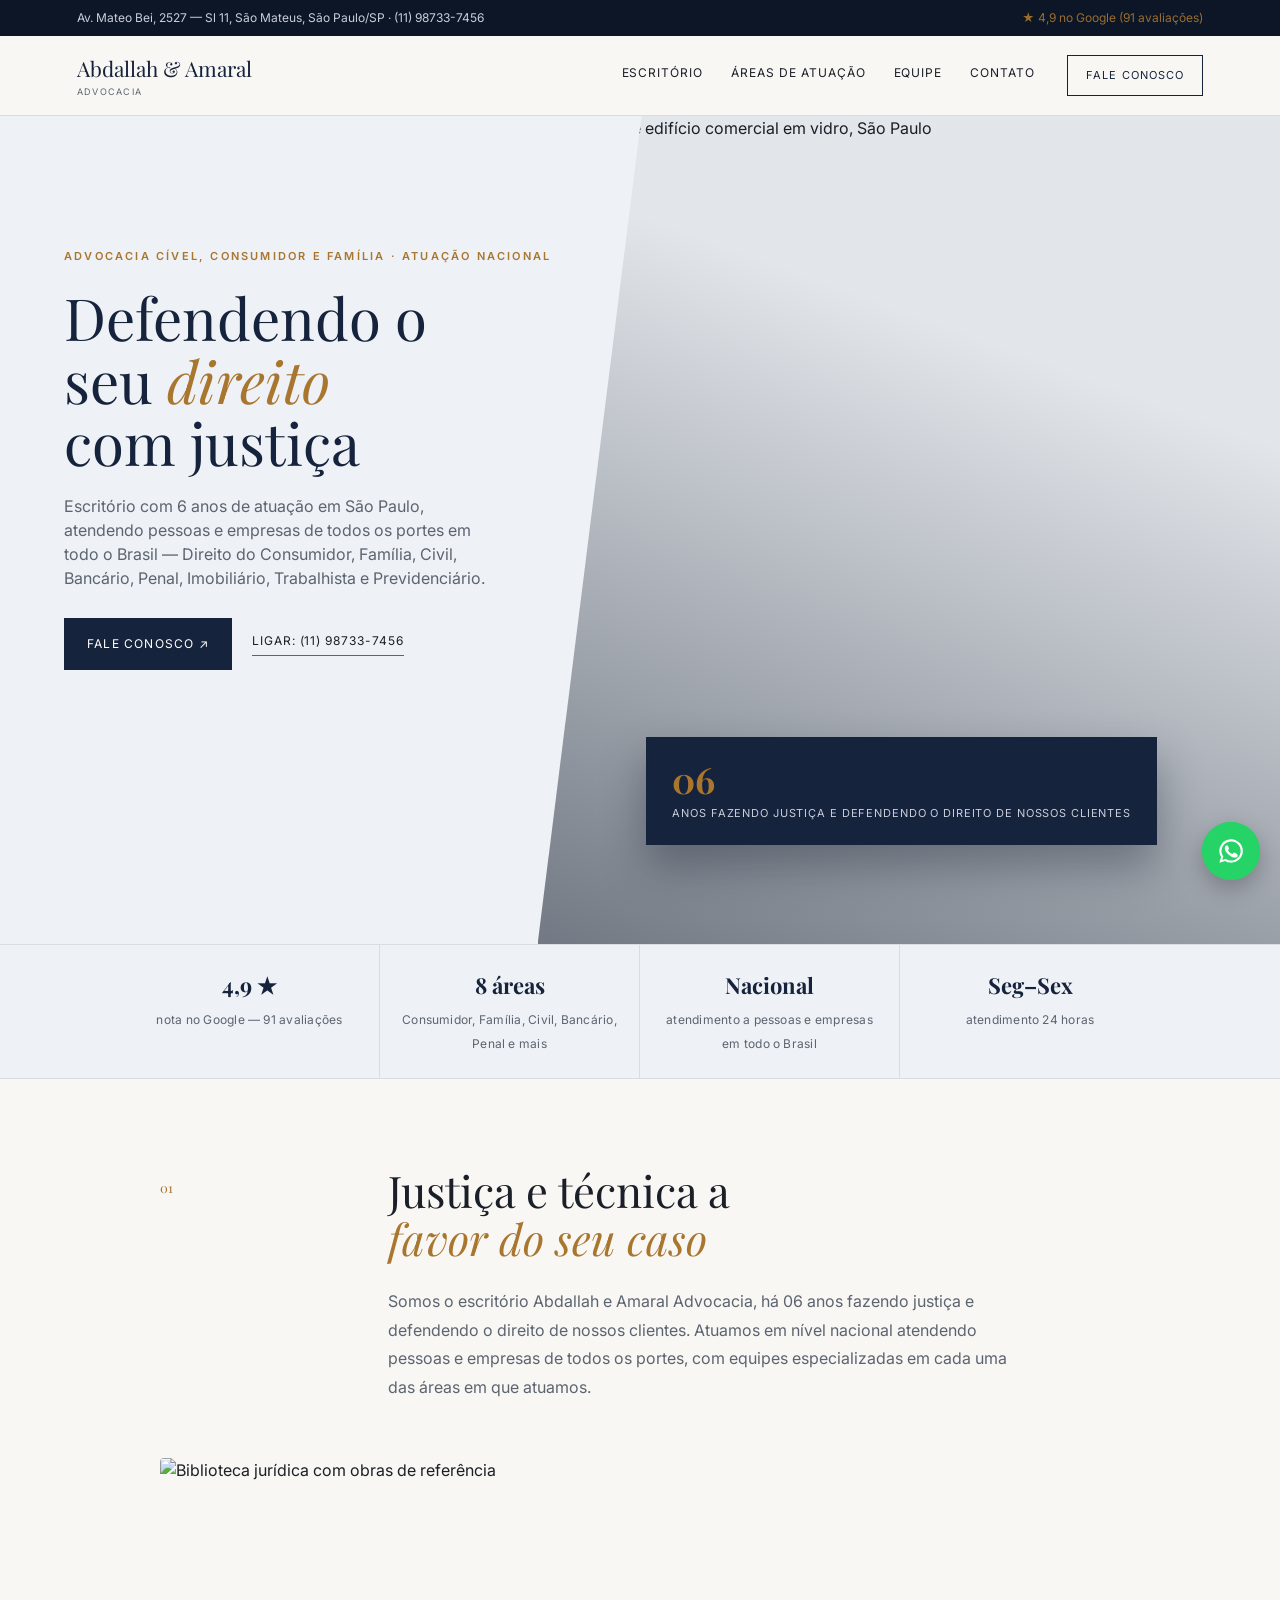
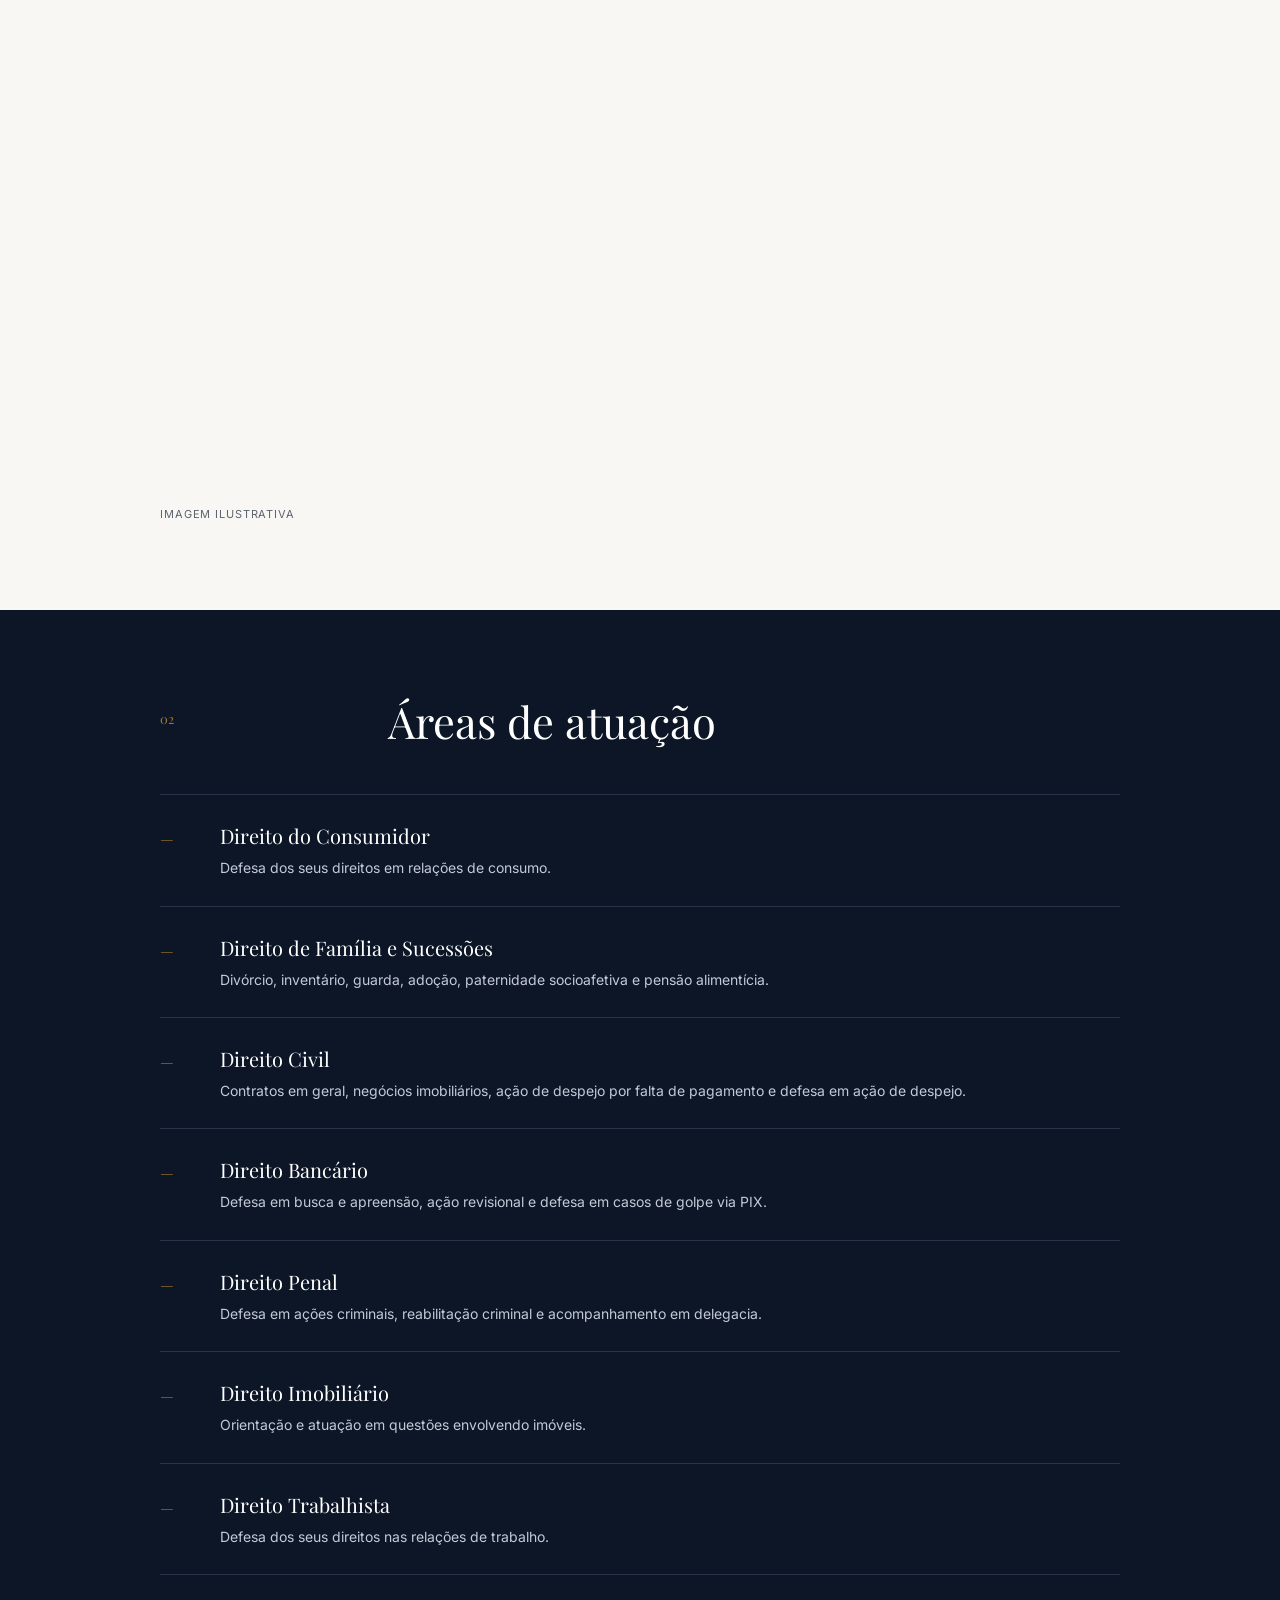
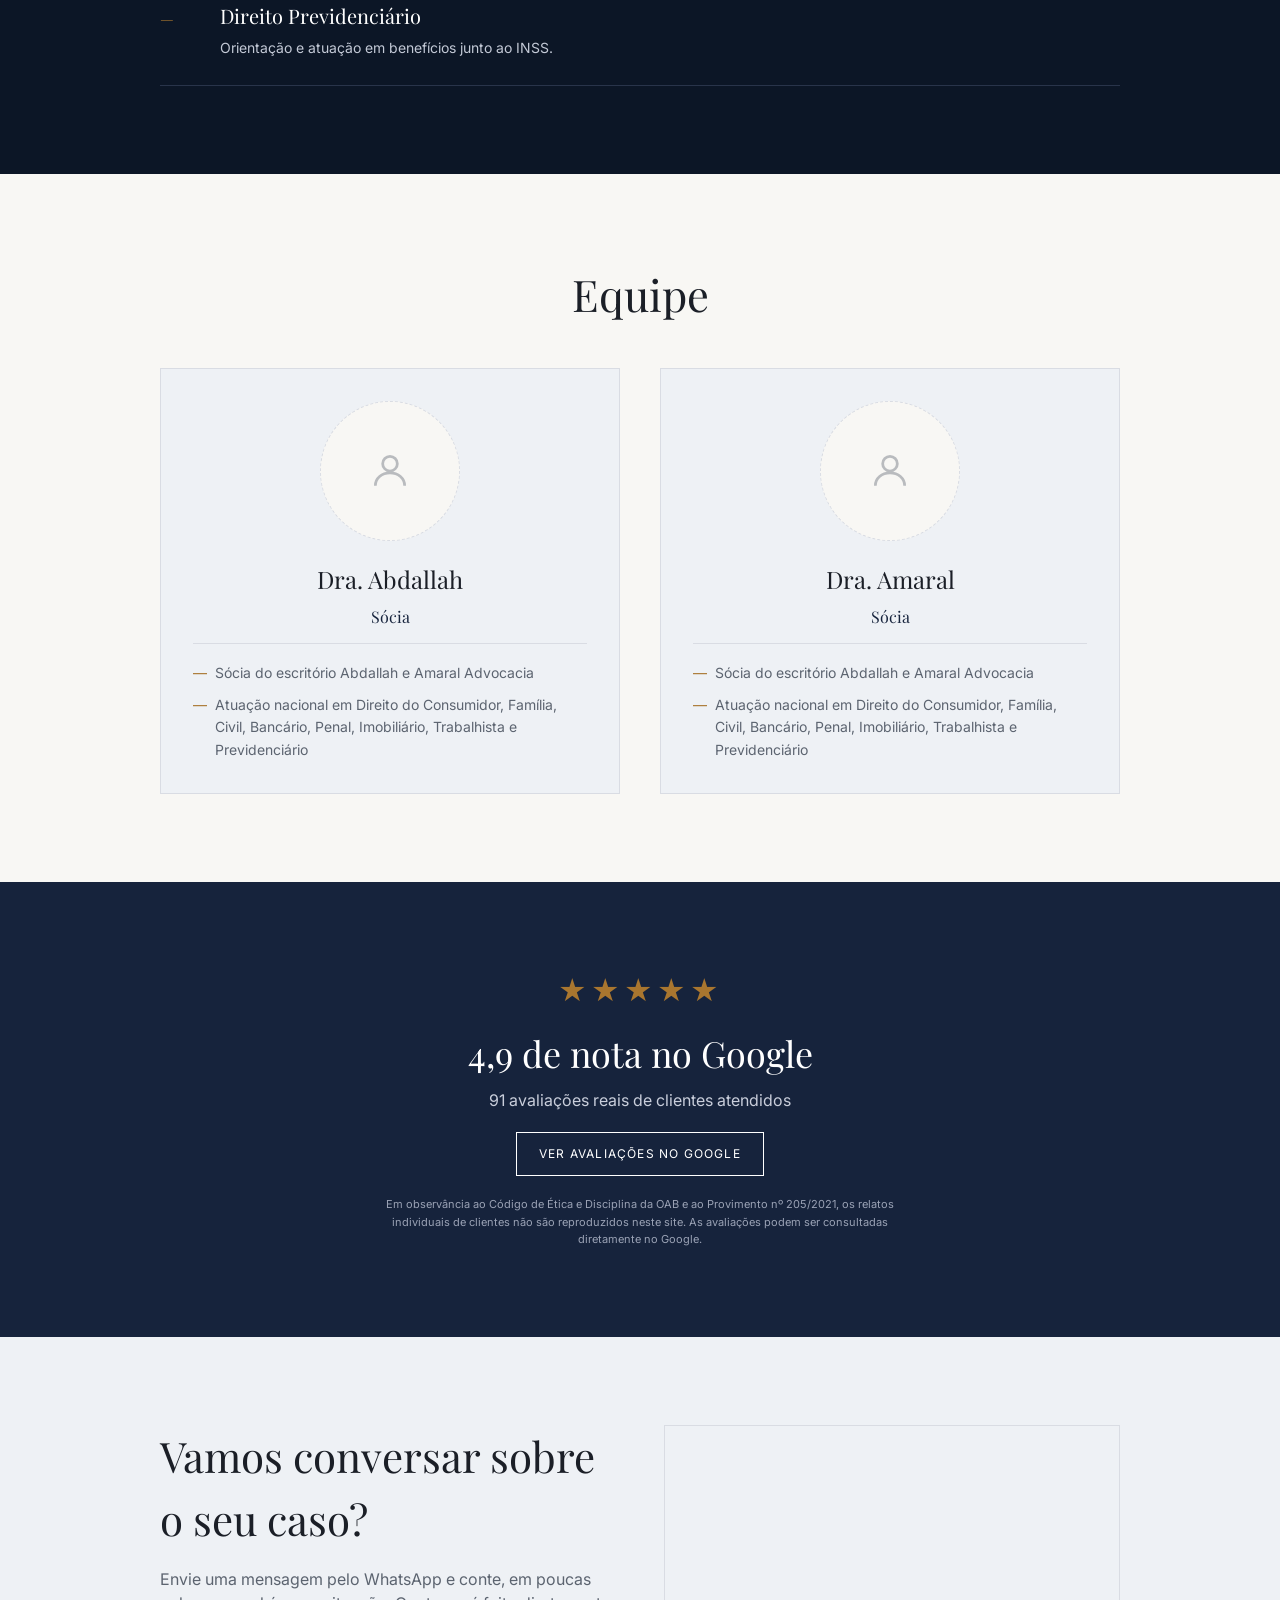
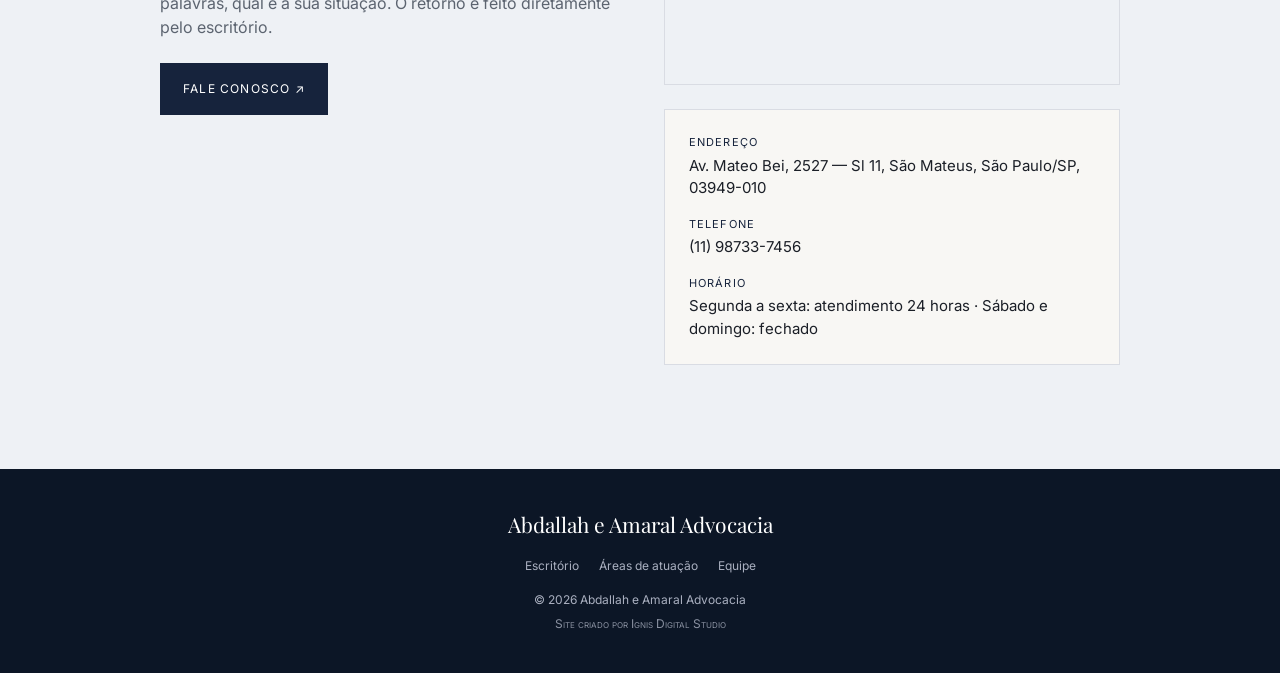
==== abdallah-e-amaral-advocacia/index.html @ 3f25a901 "Add Abdallah e Amaral Advocacia site Co-Authored-By: Claude Sonnet 5 <noreply@anthropic.com>" ====
<!DOCTYPE html>
<html lang="pt-BR">
<head>
<meta charset="UTF-8">
<meta name="viewport" content="width=device-width, initial-scale=1.0">
<title>Abdallah e Amaral Advocacia | Advogados em São Paulo</title>
<meta name="description" content="Escritório de advocacia em São Paulo com atuação nacional: Direito do Consumidor, Família e Sucessões, Civil, Bancário, Penal, Imobiliário, Trabalhista e Previdenciário. Nota 4,9★ no Google (91 avaliações).">
<link rel="icon" type="image/svg+xml" href="[data-uri]">
<link rel="preconnect" href="https://fonts.googleapis.com">
<link rel="preconnect" href="https://fonts.gstatic.com" crossorigin>
<link href="https://fonts.googleapis.com/css2?family=Playfair+Display:ital,wght@0,400;0,600;1,400&family=Inter:wght@400;500;600;700&display=swap" rel="stylesheet">
<style>
:root{
  --navy:#16233c;--deep:#0c1626;--gold:#a9762f;--cream:#eef1f5;--paper:#f8f7f4;
  --ink:#1b1f27;--muted:#5c6470;--line:#d9dce3;--wa:#25D366;
  --serif:'Playfair Display',Georgia,serif;--sans:'Inter',Arial,sans-serif;
}
*{box-sizing:border-box}
html{scroll-behavior:smooth}
body{margin:0;background:var(--paper);color:var(--ink);font-family:var(--sans);line-height:1.5}
a{color:inherit;text-decoration:none}
button,input,textarea{font:inherit}
img{max-width:100%;display:block}
section{padding:88px 24px}

.utility{background:var(--deep);color:#c9cedb;font-size:12px;padding:9px 6vw;display:flex;justify-content:space-between;align-items:center;flex-wrap:wrap;gap:8px}
.utility a{opacity:.9}
.utility a:hover{opacity:1;text-decoration:underline}
.utility .rating{white-space:nowrap;color:var(--gold)}

.nav{background:var(--paper);border-bottom:1px solid var(--line);padding:0 6vw;display:flex;align-items:center;gap:32px;height:80px;position:sticky;top:0;z-index:20}
.brand{font-family:var(--serif);font-size:21px;color:var(--navy);margin-right:auto}
.brand small{display:block;font-family:var(--sans);font-size:9px;letter-spacing:.14em;text-transform:uppercase;color:var(--muted)}
.navLinks{display:flex;gap:28px;font-size:12px;text-transform:uppercase;letter-spacing:.08em}
.navLinks a{border-bottom:1px solid transparent;padding-bottom:4px}
.navLinks a:hover{border-color:var(--gold)}
.navCta{border:1px solid var(--navy);color:var(--navy);padding:11px 18px;font-size:11px;text-transform:uppercase;letter-spacing:.1em;white-space:nowrap}
.navCta:hover{background:var(--navy);color:#fff}
.menuToggle{display:none;background:none;border:1px solid var(--line);width:42px;height:42px;align-items:center;justify-content:center}
@media(max-width:860px){
  .navLinks{display:none}
  .menuToggle{display:flex}
}

/* ===== HERO — ASYMMETRIC_EDITORIAL ===== */
.hero{position:relative;padding:0;min-height:92vh;overflow:hidden;background:var(--cream)}
.heroInner{position:relative;z-index:2;max-width:1320px;margin:0 auto;padding:14vh 64px 0}
.heroCopy{max-width:560px}
.eyebrow{font-size:11px;text-transform:uppercase;letter-spacing:.2em;color:var(--gold);font-weight:600}
.hero h1{font-family:var(--serif);font-weight:400;font-size:clamp(38px,4.6vw,58px);line-height:1.08;margin:20px 0;color:var(--navy);max-width:11ch}
.hero h1 em{font-style:italic;color:var(--gold)}
.heroCopy p{color:var(--muted);font-size:16px;max-width:440px;margin:0 0 28px}
.heroActions{display:flex;gap:20px;align-items:center;flex-wrap:wrap}
.btn{padding:16px 22px;font-size:12px;text-transform:uppercase;letter-spacing:.1em;display:inline-flex;align-items:center;gap:10px;border:1px solid transparent}
.btn.primary{background:var(--navy);color:#fff}
.btn.primary:hover{background:var(--deep)}
.textLink{font-size:12px;text-transform:uppercase;letter-spacing:.08em;border-bottom:1px solid var(--muted);padding-bottom:5px}

.heroArt{position:absolute;top:0;right:0;width:58%;height:100%;overflow:hidden;clip-path:polygon(14% 0,100% 0,100% 100%,0% 100%)}
.heroArt img{position:absolute;inset:0;width:100%;height:100%;object-fit:cover}
.heroArt::after{content:"";position:absolute;inset:0;background:linear-gradient(200deg,rgba(12,22,38,.05) 30%,rgba(12,22,38,.55))}

.heroStat{position:absolute;z-index:4;left:calc(58% - 96px);bottom:11vh;min-width:190px;background:var(--navy);color:#fff;padding:24px 26px;box-shadow:0 22px 44px rgba(12,22,38,.35)}
.heroStat strong{display:block;font-family:var(--serif);font-size:36px;color:var(--gold);line-height:1}
.heroStat span{font-size:11px;text-transform:uppercase;letter-spacing:.08em;color:#c9cedb;display:block;margin-top:8px}

@media(max-width:1024px){
  .heroArt{width:52%;clip-path:polygon(20% 0,100% 0,100% 100%,0% 100%)}
  .heroStat{left:calc(52% - 70px)}
}
@media(max-width:860px){
  .hero{min-height:0}
  .heroInner{padding:36px 24px 0}
  .heroCopy{max-width:none}
  .hero h1{max-width:none}
  .heroArt{position:relative;width:auto;height:320px;margin:32px -24px 0;clip-path:none}
  .heroStat{position:relative;left:auto;bottom:auto;margin:-46px 24px 0}
}

.statsStrip{background:var(--cream);border-top:1px solid var(--line);border-bottom:1px solid var(--line);display:flex;justify-content:center;flex-wrap:wrap}
.statsStrip div{flex:1;min-width:150px;max-width:260px;padding:24px 20px;text-align:center;border-right:1px solid var(--line)}
.statsStrip div:last-child{border-right:none}
.statsStrip strong{display:block;font-family:var(--serif);font-size:22px;color:var(--navy);margin-bottom:4px}
.statsStrip span{font-size:12px;color:var(--muted);letter-spacing:.02em}
@media(max-width:760px){
  .statsStrip div{max-width:none;border-right:none;border-bottom:1px solid var(--line);flex:1 1 50%}
}

.intro{max-width:960px;margin:0 auto;display:grid;grid-template-columns:180px 1fr;gap:48px}
.intro h2{font-family:var(--serif);font-weight:400;font-size:clamp(32px,3.4vw,46px);margin:0 0 24px;line-height:1.1}
.intro h2 em{color:var(--gold);font-style:italic}
.intro p{color:var(--muted);font-size:16px;line-height:1.8;max-width:640px}
.sectionNumber{font-family:var(--serif);color:var(--gold);font-size:13px;display:inline-block;transform:translateY(8px)}
@media(max-width:760px){.intro{grid-template-columns:1fr;gap:20px}}

.introFigure{max-width:960px;margin:40px auto 0}
.introFigure img{width:100%;height:auto;aspect-ratio:3/2;object-fit:cover;border-radius:4px}
.introFigure figcaption{margin-top:8px;font-size:11px;color:var(--muted);text-transform:uppercase;letter-spacing:.08em}

.practice{background:var(--deep);color:#fff}
.practiceHead{max-width:960px;margin:0 auto 48px;display:grid;grid-template-columns:180px 1fr;gap:48px}
.practiceHead h2{font-family:var(--serif);font-weight:400;font-size:clamp(32px,3.4vw,46px);margin:0;line-height:1.1}
.practiceList{max-width:960px;margin:0 auto;list-style:none;padding:0}
.practiceList li{display:grid;grid-template-columns:40px 1fr;gap:20px;padding:26px 0;border-bottom:1px solid #29344a}
.practiceList li:first-child{border-top:1px solid #29344a}
.practiceList span{color:var(--gold);font-family:var(--serif);display:inline-block;transform:translateY(6px)}
.practiceList h3{margin:0 0 6px;font-family:var(--serif);font-weight:400;font-size:20px}
.practiceList p{margin:0;color:#c3c9d6;font-size:14px;line-height:1.6}
@media(max-width:760px){.practiceHead{grid-template-columns:1fr;gap:16px}}

.team{max-width:960px;margin:0 auto}
.team h2{font-family:var(--serif);font-weight:400;font-size:clamp(32px,3.4vw,46px);margin:0 0 40px;text-align:center}
.teamGrid{display:grid;grid-template-columns:repeat(auto-fit,minmax(240px,1fr));gap:40px;justify-content:center}
.teamCard{border:1px solid var(--line);background:var(--cream);padding:32px;text-align:center}
.teamPhoto{width:140px;height:140px;border-radius:50%;margin:0 auto 20px;background:var(--paper);border:1px dashed var(--line);display:flex;align-items:center;justify-content:center;color:var(--muted)}
.teamPhoto svg{width:44px;height:44px;opacity:.4}
.teamCard h3{font-family:var(--serif);font-weight:400;font-size:24px;margin:0 0 8px}
.teamCard .role{font-family:var(--serif);color:var(--navy);font-size:16px;margin:0 0 18px;padding-bottom:14px;border-bottom:1px solid var(--line)}
.teamCard ul{margin:0;padding:0;list-style:none;color:var(--muted);font-size:14px;line-height:1.6;text-align:left}
.teamCard ul li{position:relative;padding-left:22px}
.teamCard ul li+li{margin-top:10px}
.teamCard ul li::before{content:"—";position:absolute;left:0;color:var(--gold)}

.proof{background:var(--navy);color:#fff;text-align:center}
.proof .stars{font-size:28px;letter-spacing:4px;color:var(--gold)}
.proof h2{font-family:var(--serif);font-weight:400;font-size:clamp(26px,3vw,36px);margin:14px 0 8px}
.proof p{color:#c9cedb;margin:0 0 20px}
.proof a{border:1px solid #fff;padding:12px 22px;font-size:12px;text-transform:uppercase;letter-spacing:.1em;display:inline-block}
.proof a:hover{background:#fff;color:var(--navy)}
.proof .disclaimer{max-width:520px;margin:20px auto 0;font-size:11px;line-height:1.6;color:#9aa2b5}

.contact{background:var(--cream)}
.contactGrid{max-width:960px;margin:0 auto;display:grid;grid-template-columns:1fr 1fr;gap:48px;align-items:start}
.contact h2{font-family:var(--serif);font-weight:400;font-size:clamp(30px,3.4vw,42px);margin:0 0 16px}
.contact p{color:var(--muted);margin:0 0 24px}
.contactCard{border:1px solid var(--line);padding:24px;background:var(--paper)}
.contactCard dt{font-size:11px;text-transform:uppercase;letter-spacing:.1em;color:var(--navy);margin-top:16px}
.contactCard dt:first-child{margin-top:0}
.contactCard dd{margin:4px 0 0;font-size:15px}
.mapWrap{border:1px solid var(--line);height:260px;overflow:hidden}
.contactCard.afterMap{margin-top:24px}
.mapWrap iframe{width:100%;height:100%;border:0}
@media(max-width:760px){.contactGrid{grid-template-columns:1fr}}

footer{background:var(--deep);color:#aab0c0;padding:40px 24px;text-align:center;font-size:12px}
footer .brand{color:#fff}
footer nav{display:flex;gap:20px;justify-content:center;margin:16px 0;flex-wrap:wrap}
footer nav a:hover{color:#fff}
.foot-bottom{display:flex;flex-direction:column;gap:6px;margin-top:8px}
.foot-bottom .credit{font-variant:small-caps;opacity:.8}
.foot-bottom .credit a:hover{opacity:1;text-decoration:underline}

.waFloat{position:fixed;right:20px;bottom:20px;width:58px;height:58px;border-radius:50%;background:var(--wa);display:flex;align-items:center;justify-content:center;box-shadow:0 8px 22px rgba(0,0,0,.25);z-index:30}
.waFloat svg{width:28px;height:28px;fill:#fff}
.js .waFloat::after{content:"";position:absolute;inset:0;border-radius:50%;background:var(--wa);animation:pulse 2.2s ease-out infinite;z-index:-1}
@keyframes pulse{0%{opacity:.55;transform:scale(1)}100%{opacity:0;transform:scale(1.7)}}

.js .reveal{opacity:0;transform:translateY(14px);transition:opacity .5s ease,transform .5s ease}
.js .reveal.in{opacity:1;transform:none}

@media (prefers-reduced-motion: reduce){
  html{scroll-behavior:auto}
  .js .reveal{opacity:1;transform:none;transition:none}
  .waFloat::after{animation:none}
}
</style>
</head>
<body>

<div class="utility">
  <span>Av. Mateo Bei, 2527 — Sl 11, São Mateus, São Paulo/SP · (11) 98733-7456</span>
  <a class="rating" href="https://www.google.com/maps/search/?api=1&query=Abdallah+e+Amaral+Advocacia+Av+Mateo+Bei+2527+Sao+Mateus+Sao+Paulo+SP" target="_blank" rel="noreferrer">★ 4,9 no Google (91 avaliações)</a>
</div>

<nav class="nav">
  <a class="brand" href="#inicio">Abdallah &amp; Amaral<small>Advocacia</small></a>
  <div class="navLinks">
    <a href="#escritorio">Escritório</a>
    <a href="#atuacao">Áreas de atuação</a>
    <a href="#equipe">Equipe</a>
    <a href="#contato">Contato</a>
  </div>
  <a class="navCta" href="https://wa.me/5511987337456?text=Ol%C3%A1!%20Vi%20o%20site%20da%20Abdallah%20e%20Amaral%20Advocacia%20e%20gostaria%20de%20conversar%20sobre%20o%20meu%20caso." target="_blank" rel="noreferrer">Fale conosco</a>
</nav>

<section class="hero" id="inicio">
  <div class="heroInner">
    <div class="heroCopy reveal">
      <span class="eyebrow">Advocacia Cível, Consumidor e Família · Atuação Nacional</span>
      <h1>Defendendo o seu <em>direito</em> com justiça</h1>
      <p>Escritório com 6 anos de atuação em São Paulo, atendendo pessoas e empresas de todos os portes em todo o Brasil — Direito do Consumidor, Família, Civil, Bancário, Penal, Imobiliário, Trabalhista e Previdenciário.</p>
      <div class="heroActions">
        <a class="btn primary" href="https://wa.me/5511987337456?text=Ol%C3%A1!%20Vi%20o%20site%20da%20Abdallah%20e%20Amaral%20Advocacia%20e%20gostaria%20de%20conversar%20sobre%20o%20meu%20caso." target="_blank" rel="noreferrer">Fale conosco ↗</a>
        <a class="textLink" href="tel:+5511987337456">Ligar: (11) 98733-7456</a>
      </div>
    </div>
  </div>
  <div class="heroArt reveal">
    <img src="https://images.unsplash.com/photo-1554469384-e58fac16e23a?w=1400&q=80" alt="Fachada de edifício comercial em vidro, São Paulo" width="1400" height="2100" loading="eager" fetchpriority="high" decoding="async">
  </div>
  <div class="heroStat reveal">
    <strong>06</strong>
    <span>anos fazendo justiça e defendendo o direito de nossos clientes</span>
  </div>
</section>

<div class="statsStrip reveal">
  <div><strong>4,9 ★</strong><span>nota no Google — 91 avaliações</span></div>
  <div><strong>8 áreas</strong><span>Consumidor, Família, Civil, Bancário, Penal e mais</span></div>
  <div><strong>Nacional</strong><span>atendimento a pessoas e empresas em todo o Brasil</span></div>
  <div><strong>Seg–Sex</strong><span>atendimento 24 horas</span></div>
</div>

<section id="escritorio">
  <div class="intro reveal">
    <div><span class="sectionNumber">01</span></div>
    <div>
      <h2>Justiça e técnica a<br><em>favor do seu caso</em></h2>
      <p>Somos o escritório Abdallah e Amaral Advocacia, há 06 anos fazendo justiça e defendendo o direito de nossos clientes. Atuamos em nível nacional atendendo pessoas e empresas de todos os portes, com equipes especializadas em cada uma das áreas em que atuamos.</p>
    </div>
  </div>
  <figure class="introFigure reveal">
    <img src="https://images.unsplash.com/photo-1521587760476-6c12a4b040da?w=1400&q=80" alt="Biblioteca jurídica com obras de referência" loading="lazy">
    <figcaption>Imagem ilustrativa</figcaption>
  </figure>
</section>

<section class="practice" id="atuacao">
  <div class="practiceHead reveal">
    <div><span class="sectionNumber" style="color:var(--gold)">02</span></div>
    <h2>Áreas de atuação</h2>
  </div>
  <ul class="practiceList reveal">
    <li><span>—</span><div><h3>Direito do Consumidor</h3><p>Defesa dos seus direitos em relações de consumo.</p></div></li>
    <li><span>—</span><div><h3>Direito de Família e Sucessões</h3><p>Divórcio, inventário, guarda, adoção, paternidade socioafetiva e pensão alimentícia.</p></div></li>
    <li><span>—</span><div><h3>Direito Civil</h3><p>Contratos em geral, negócios imobiliários, ação de despejo por falta de pagamento e defesa em ação de despejo.</p></div></li>
    <li><span>—</span><div><h3>Direito Bancário</h3><p>Defesa em busca e apreensão, ação revisional e defesa em casos de golpe via PIX.</p></div></li>
    <li><span>—</span><div><h3>Direito Penal</h3><p>Defesa em ações criminais, reabilitação criminal e acompanhamento em delegacia.</p></div></li>
    <li><span>—</span><div><h3>Direito Imobiliário</h3><p>Orientação e atuação em questões envolvendo imóveis.</p></div></li>
    <li><span>—</span><div><h3>Direito Trabalhista</h3><p>Defesa dos seus direitos nas relações de trabalho.</p></div></li>
    <li><span>—</span><div><h3>Direito Previdenciário</h3><p>Orientação e atuação em benefícios junto ao INSS.</p></div></li>
  </ul>
</section>

<!--
  Depoimentos: seção removida de propósito. O Código de Ética da OAB veda
  mecanismos de captação de clientela e promessa de resultado — depoimento
  de cliente (mesmo real e autorizado) é zona de risco pra advogado.
  A prova social desta seção é SEMPRE a nota agregada real do Google.
-->
<section id="equipe">
  <div class="team reveal">
    <h2>Equipe</h2>
    <div class="teamGrid">
      <div class="teamCard">
        <div class="teamPhoto">
          <svg viewBox="0 0 24 24" fill="none" stroke="currentColor" stroke-width="1.5"><circle cx="12" cy="8" r="4"/><path d="M4 20c0-4 3.5-7 8-7s8 3 8 7"/></svg>
        </div>
        <h3>Dra. Abdallah</h3>
        <p class="role">Sócia</p>
        <ul>
          <li>Sócia do escritório Abdallah e Amaral Advocacia</li>
          <li>Atuação nacional em Direito do Consumidor, Família, Civil, Bancário, Penal, Imobiliário, Trabalhista e Previdenciário</li>
        </ul>
      </div>
      <div class="teamCard">
        <div class="teamPhoto">
          <svg viewBox="0 0 24 24" fill="none" stroke="currentColor" stroke-width="1.5"><circle cx="12" cy="8" r="4"/><path d="M4 20c0-4 3.5-7 8-7s8 3 8 7"/></svg>
        </div>
        <h3>Dra. Amaral</h3>
        <p class="role">Sócia</p>
        <ul>
          <li>Sócia do escritório Abdallah e Amaral Advocacia</li>
          <li>Atuação nacional em Direito do Consumidor, Família, Civil, Bancário, Penal, Imobiliário, Trabalhista e Previdenciário</li>
        </ul>
      </div>
    </div>
  </div>
</section>

<section class="proof reveal">
  <div class="stars">★★★★★</div>
  <h2>4,9 de nota no Google</h2>
  <p>91 avaliações reais de clientes atendidos</p>
  <a href="https://www.google.com/maps/search/?api=1&query=Abdallah+e+Amaral+Advocacia+Av+Mateo+Bei+2527+Sao+Mateus+Sao+Paulo+SP" target="_blank" rel="noreferrer">Ver avaliações no Google</a>
  <p class="disclaimer">Em observância ao Código de Ética e Disciplina da OAB e ao Provimento nº 205/2021, os relatos individuais de clientes não são reproduzidos neste site. As avaliações podem ser consultadas diretamente no Google.</p>
</section>

<section class="contact" id="contato">
  <div class="contactGrid">
    <div class="reveal">
      <h2>Vamos conversar sobre o seu caso?</h2>
      <p>Envie uma mensagem pelo WhatsApp e conte, em poucas palavras, qual é a sua situação. O retorno é feito diretamente pelo escritório.</p>
      <a class="btn primary" href="https://wa.me/5511987337456?text=Ol%C3%A1!%20Vi%20o%20site%20da%20Abdallah%20e%20Amaral%20Advocacia%20e%20gostaria%20de%20conversar%20sobre%20o%20meu%20caso." target="_blank" rel="noreferrer">Fale conosco ↗</a>
    </div>
    <div class="reveal">
      <div class="mapWrap">
        <iframe src="https://www.google.com/maps?q=Av.+Mateo+Bei%2C+2527+-+Sl+11+-+S%C3%A3o+Mateus%2C+S%C3%A3o+Paulo+-+SP%2C+03949-010&output=embed" loading="lazy" title="Localização do escritório Abdallah e Amaral Advocacia"></iframe>
      </div>
      <dl class="contactCard afterMap">
        <dt>Endereço</dt>
        <dd>Av. Mateo Bei, 2527 — Sl 11, São Mateus, São Paulo/SP, 03949-010</dd>
        <dt>Telefone</dt>
        <dd>(11) 98733-7456</dd>
        <dt>Horário</dt>
        <dd>Segunda a sexta: atendimento 24 horas · Sábado e domingo: fechado</dd>
      </dl>
    </div>
  </div>
</section>

<footer>
  <div class="brand">Abdallah e Amaral Advocacia</div>
  <nav>
    <a href="#escritorio">Escritório</a>
    <a href="#atuacao">Áreas de atuação</a>
    <a href="#equipe">Equipe</a>
  </nav>
  <div class="foot-bottom">
    <span>© <span id="year"></span> Abdallah e Amaral Advocacia</span>
    <span class="credit"><a href="https://ignisdigitalstudio.com" target="_blank" rel="noopener">Site criado por Ignis Digital Studio</a></span>
  </div>
</footer>

<a class="waFloat" href="https://wa.me/5511987337456?text=Ol%C3%A1!%20Vi%20o%20site%20da%20Abdallah%20e%20Amaral%20Advocacia%20e%20gostaria%20de%20conversar%20sobre%20o%20meu%20caso." target="_blank" rel="noreferrer" aria-label="Fale conosco">
  <svg viewBox="0 0 24 24"><path d="M12 2a10 10 0 0 0-8.5 15.2L2 22l4.9-1.5A10 10 0 1 0 12 2zm0 18.2a8.2 8.2 0 0 1-4.2-1.2l-.3-.2-3 .9.9-2.9-.2-.3A8.2 8.2 0 1 1 12 20.2zm4.5-6.1c-.2-.1-1.5-.7-1.7-.8-.2-.1-.4-.1-.6.1-.2.2-.6.8-.8 1-.1.2-.3.2-.5.1-.2-.1-1-.4-2-1.2-.7-.6-1.2-1.4-1.4-1.7-.1-.2 0-.4.1-.5l.4-.5c.1-.1.2-.3.2-.4.1-.2 0-.3 0-.5s-.6-1.5-.8-2c-.2-.5-.4-.4-.6-.4h-.5c-.2 0-.5.1-.7.3-.2.2-.9.9-.9 2.3s1 2.6 1.1 2.8c.1.2 2 3 4.7 4.2.7.3 1.2.5 1.6.6.7.2 1.3.2 1.8.1.5-.1 1.5-.6 1.7-1.2.2-.6.2-1.1.2-1.2-.1-.1-.3-.2-.5-.3z"/></svg>
</a>

<script>
document.documentElement.classList.add('js');
document.getElementById('year').textContent = new Date().getFullYear();

if ('IntersectionObserver' in window) {
  var obs = new IntersectionObserver(function(entries){
    entries.forEach(function(e){ if (e.isIntersecting) e.target.classList.add('in'); });
  }, { threshold: 0.15 });
  document.querySelectorAll('.reveal').forEach(function(el){ obs.observe(el); });
} else {
  document.querySelectorAll('.reveal').forEach(function(el){ el.classList.add('in'); });
}
</script>
</body>
</html>
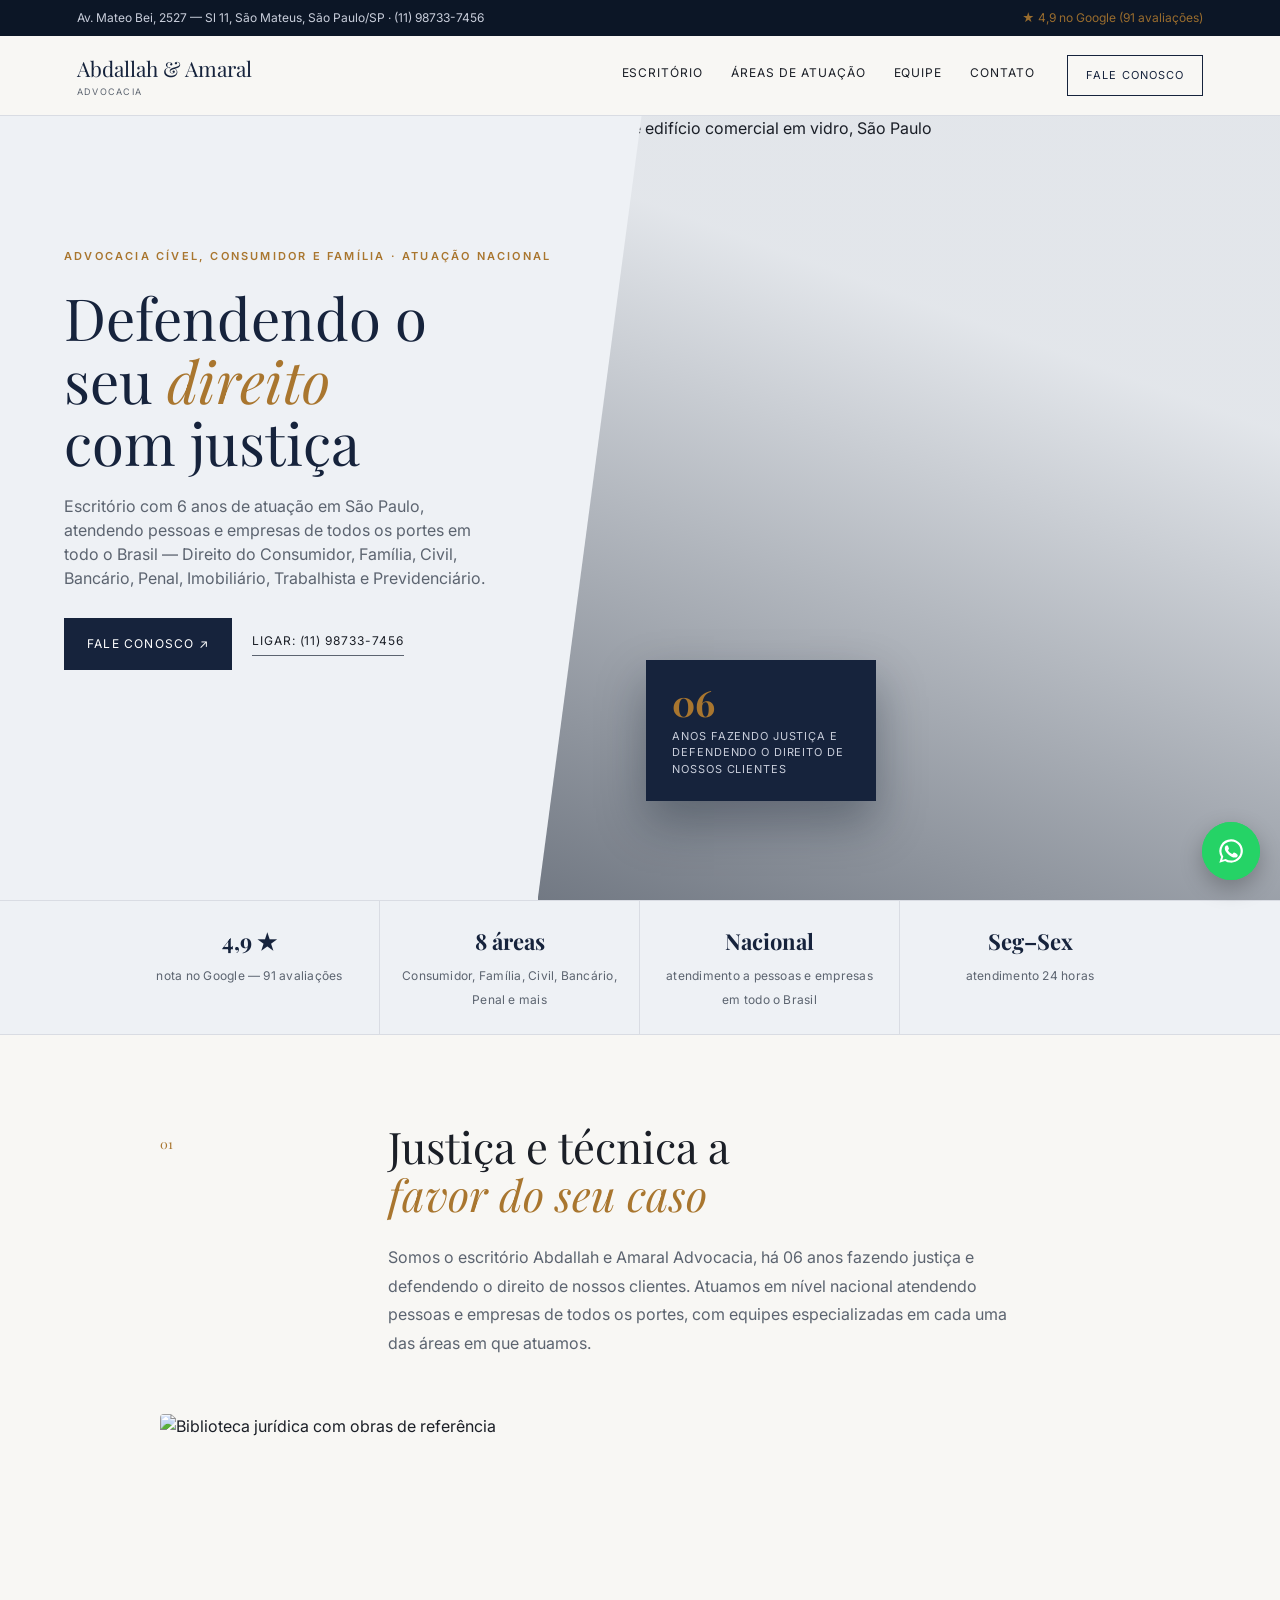
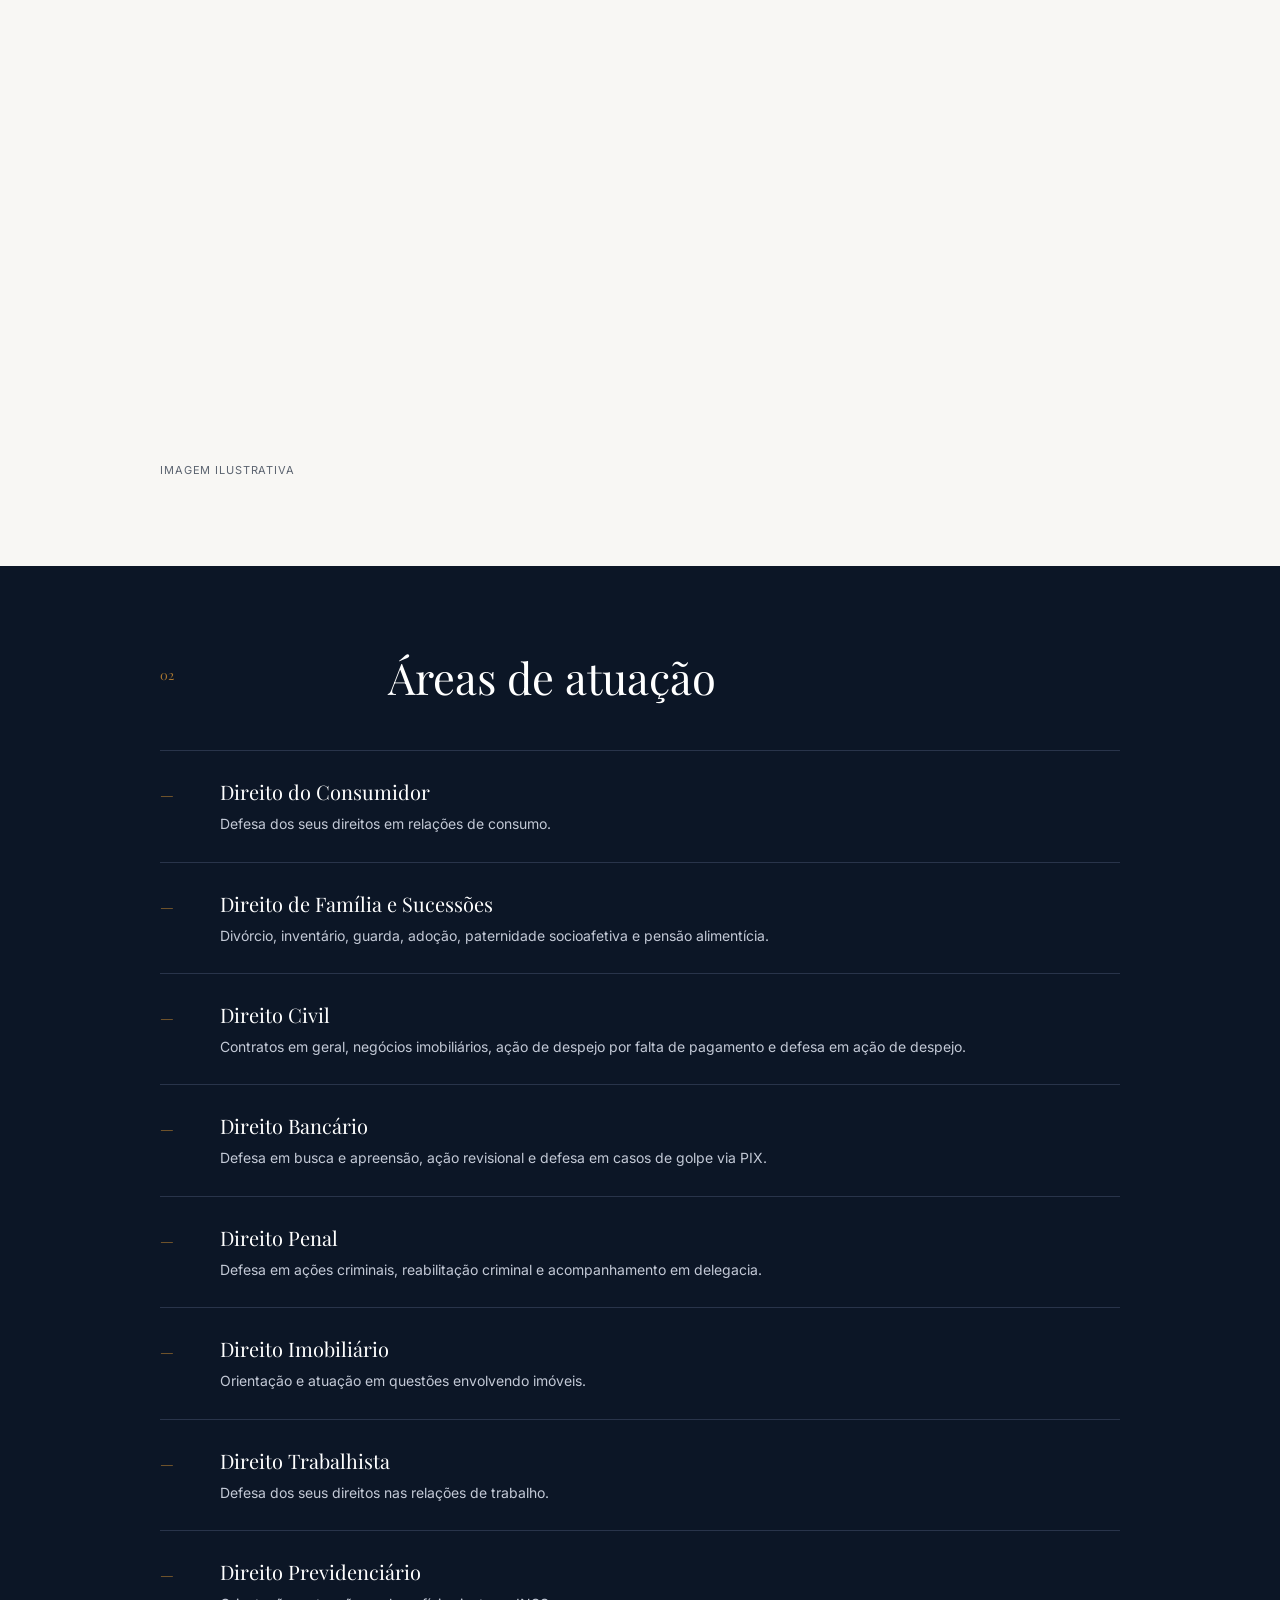
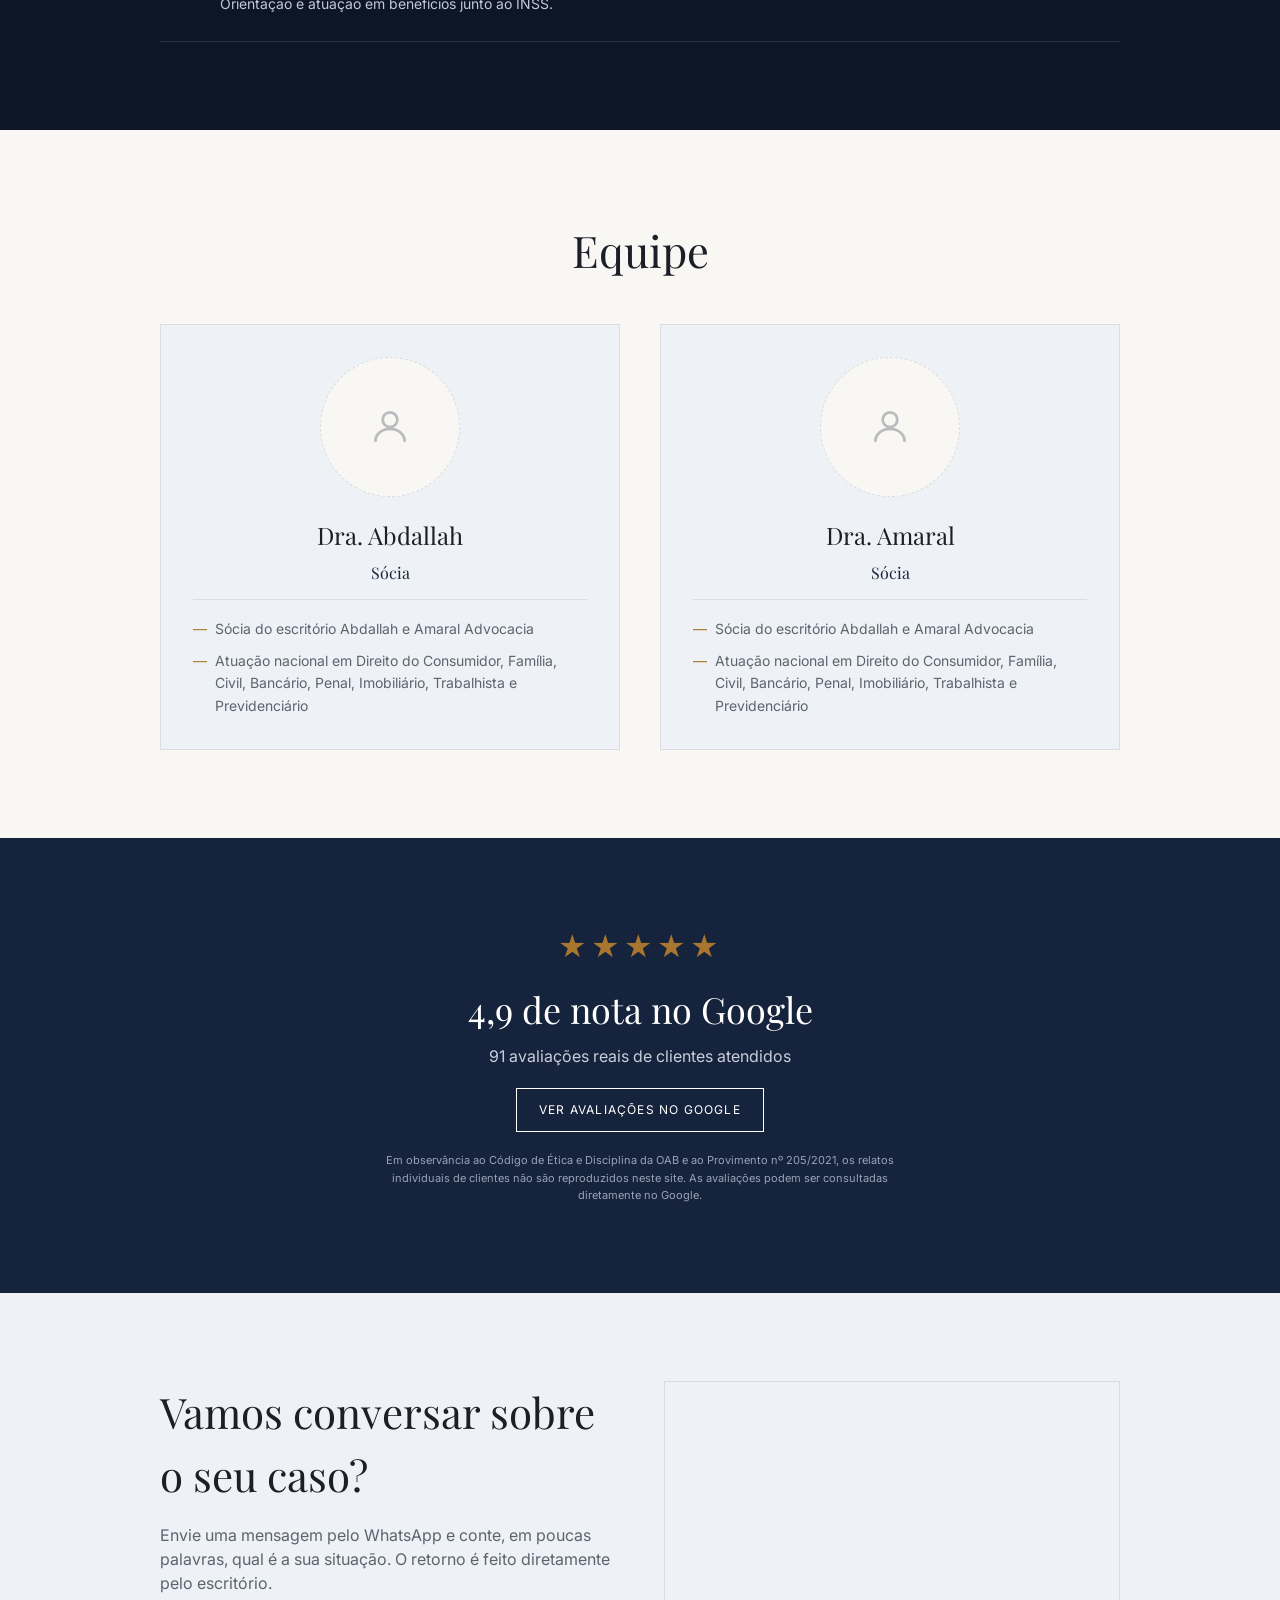
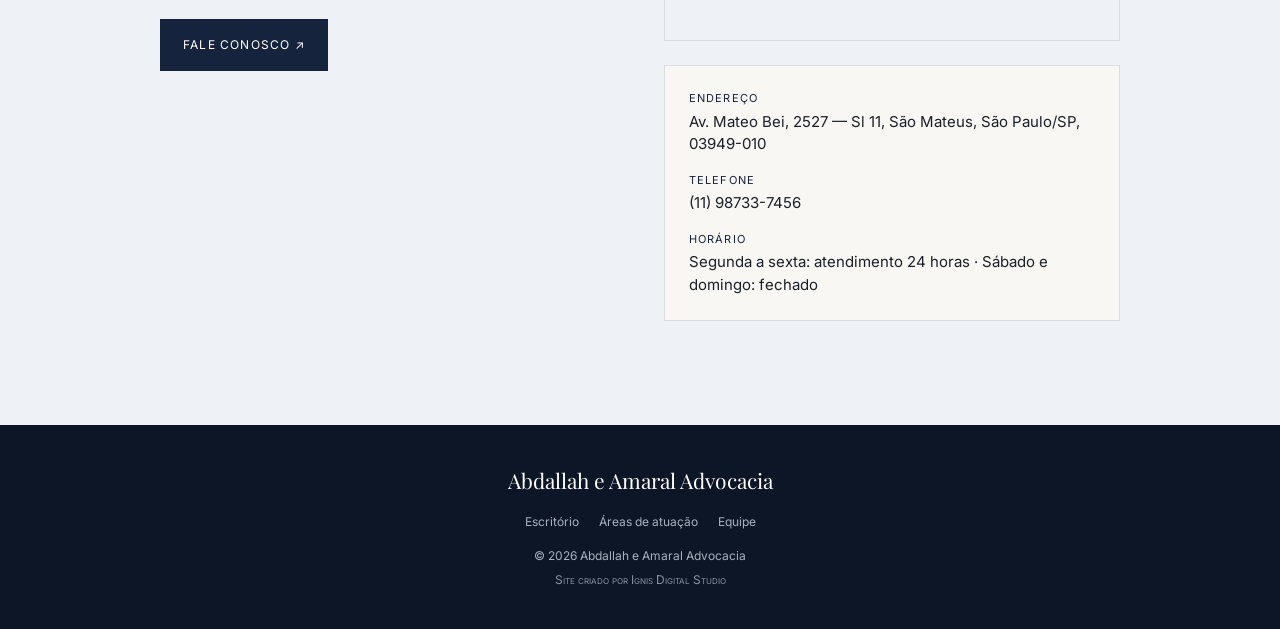
==== commit e7e388d9: "Fix hero fold overflow on Abdallah e Amaral site Hero used a flat min-height:92vh with no accounting" ====
--- a/abdallah-e-amaral-advocacia/index.html
+++ b/abdallah-e-amaral-advocacia/index.html
@@ -23,12 +23,15 @@
 img{max-width:100%;display:block}
 section{padding:88px 24px}
 
-.utility{background:var(--deep);color:#c9cedb;font-size:12px;padding:9px 6vw;display:flex;justify-content:space-between;align-items:center;flex-wrap:wrap;gap:8px}
+.firstFold{min-height:100vh;display:flex;flex-direction:column}
+.firstFold{min-height:100svh}
+
+.utility{background:var(--deep);color:#c9cedb;font-size:12px;padding:9px 6vw;display:flex;justify-content:space-between;align-items:center;flex-wrap:wrap;gap:8px;flex-shrink:0}
 .utility a{opacity:.9}
 .utility a:hover{opacity:1;text-decoration:underline}
 .utility .rating{white-space:nowrap;color:var(--gold)}
 
-.nav{background:var(--paper);border-bottom:1px solid var(--line);padding:0 6vw;display:flex;align-items:center;gap:32px;height:80px;position:sticky;top:0;z-index:20}
+.nav{background:var(--paper);border-bottom:1px solid var(--line);padding:0 6vw;display:flex;align-items:center;gap:32px;height:80px;flex-shrink:0;position:sticky;top:0;z-index:20}
 .brand{font-family:var(--serif);font-size:21px;color:var(--navy);margin-right:auto}
 .brand small{display:block;font-family:var(--sans);font-size:9px;letter-spacing:.14em;text-transform:uppercase;color:var(--muted)}
 .navLinks{display:flex;gap:28px;font-size:12px;text-transform:uppercase;letter-spacing:.08em}
@@ -43,7 +46,7 @@
 }
 
 /* ===== HERO — ASYMMETRIC_EDITORIAL ===== */
-.hero{position:relative;padding:0;min-height:92vh;overflow:hidden;background:var(--cream)}
+.hero{position:relative;padding:0;flex:1 1 auto;min-height:0;overflow:hidden;background:var(--cream)}
 .heroInner{position:relative;z-index:2;max-width:1320px;margin:0 auto;padding:14vh 64px 0}
 .heroCopy{max-width:560px}
 .eyebrow{font-size:11px;text-transform:uppercase;letter-spacing:.2em;color:var(--gold);font-weight:600}
@@ -60,16 +63,16 @@
 .heroArt img{position:absolute;inset:0;width:100%;height:100%;object-fit:cover}
 .heroArt::after{content:"";position:absolute;inset:0;background:linear-gradient(200deg,rgba(12,22,38,.05) 30%,rgba(12,22,38,.55))}
 
-.heroStat{position:absolute;z-index:4;left:calc(58% - 96px);bottom:11vh;min-width:190px;background:var(--navy);color:#fff;padding:24px 26px;box-shadow:0 22px 44px rgba(12,22,38,.35)}
+.heroStat{position:absolute;z-index:4;left:calc(58% - 96px);bottom:11vh;width:230px;background:var(--navy);color:#fff;padding:24px 26px;box-shadow:0 22px 44px rgba(12,22,38,.35)}
 .heroStat strong{display:block;font-family:var(--serif);font-size:36px;color:var(--gold);line-height:1}
 .heroStat span{font-size:11px;text-transform:uppercase;letter-spacing:.08em;color:#c9cedb;display:block;margin-top:8px}
 
 @media(max-width:1024px){
   .heroArt{width:52%;clip-path:polygon(20% 0,100% 0,100% 100%,0% 100%)}
-  .heroStat{left:calc(52% - 70px)}
+  .heroCopy p{max-width:360px}
+  .heroStat{left:calc(52% - 20px);width:210px;padding:20px 22px}
 }
 @media(max-width:860px){
-  .hero{min-height:0}
   .heroInner{padding:36px 24px 0}
   .heroCopy{max-width:none}
   .hero h1{max-width:none}
@@ -167,6 +170,7 @@
 </head>
 <body>
 
+<div class="firstFold">
 <div class="utility">
   <span>Av. Mateo Bei, 2527 — Sl 11, São Mateus, São Paulo/SP · (11) 98733-7456</span>
   <a class="rating" href="https://www.google.com/maps/search/?api=1&query=Abdallah+e+Amaral+Advocacia+Av+Mateo+Bei+2527+Sao+Mateus+Sao+Paulo+SP" target="_blank" rel="noreferrer">★ 4,9 no Google (91 avaliações)</a>
@@ -203,6 +207,7 @@
     <span>anos fazendo justiça e defendendo o direito de nossos clientes</span>
   </div>
 </section>
+</div>
 
 <div class="statsStrip reveal">
   <div><strong>4,9 ★</strong><span>nota no Google — 91 avaliações</span></div>
